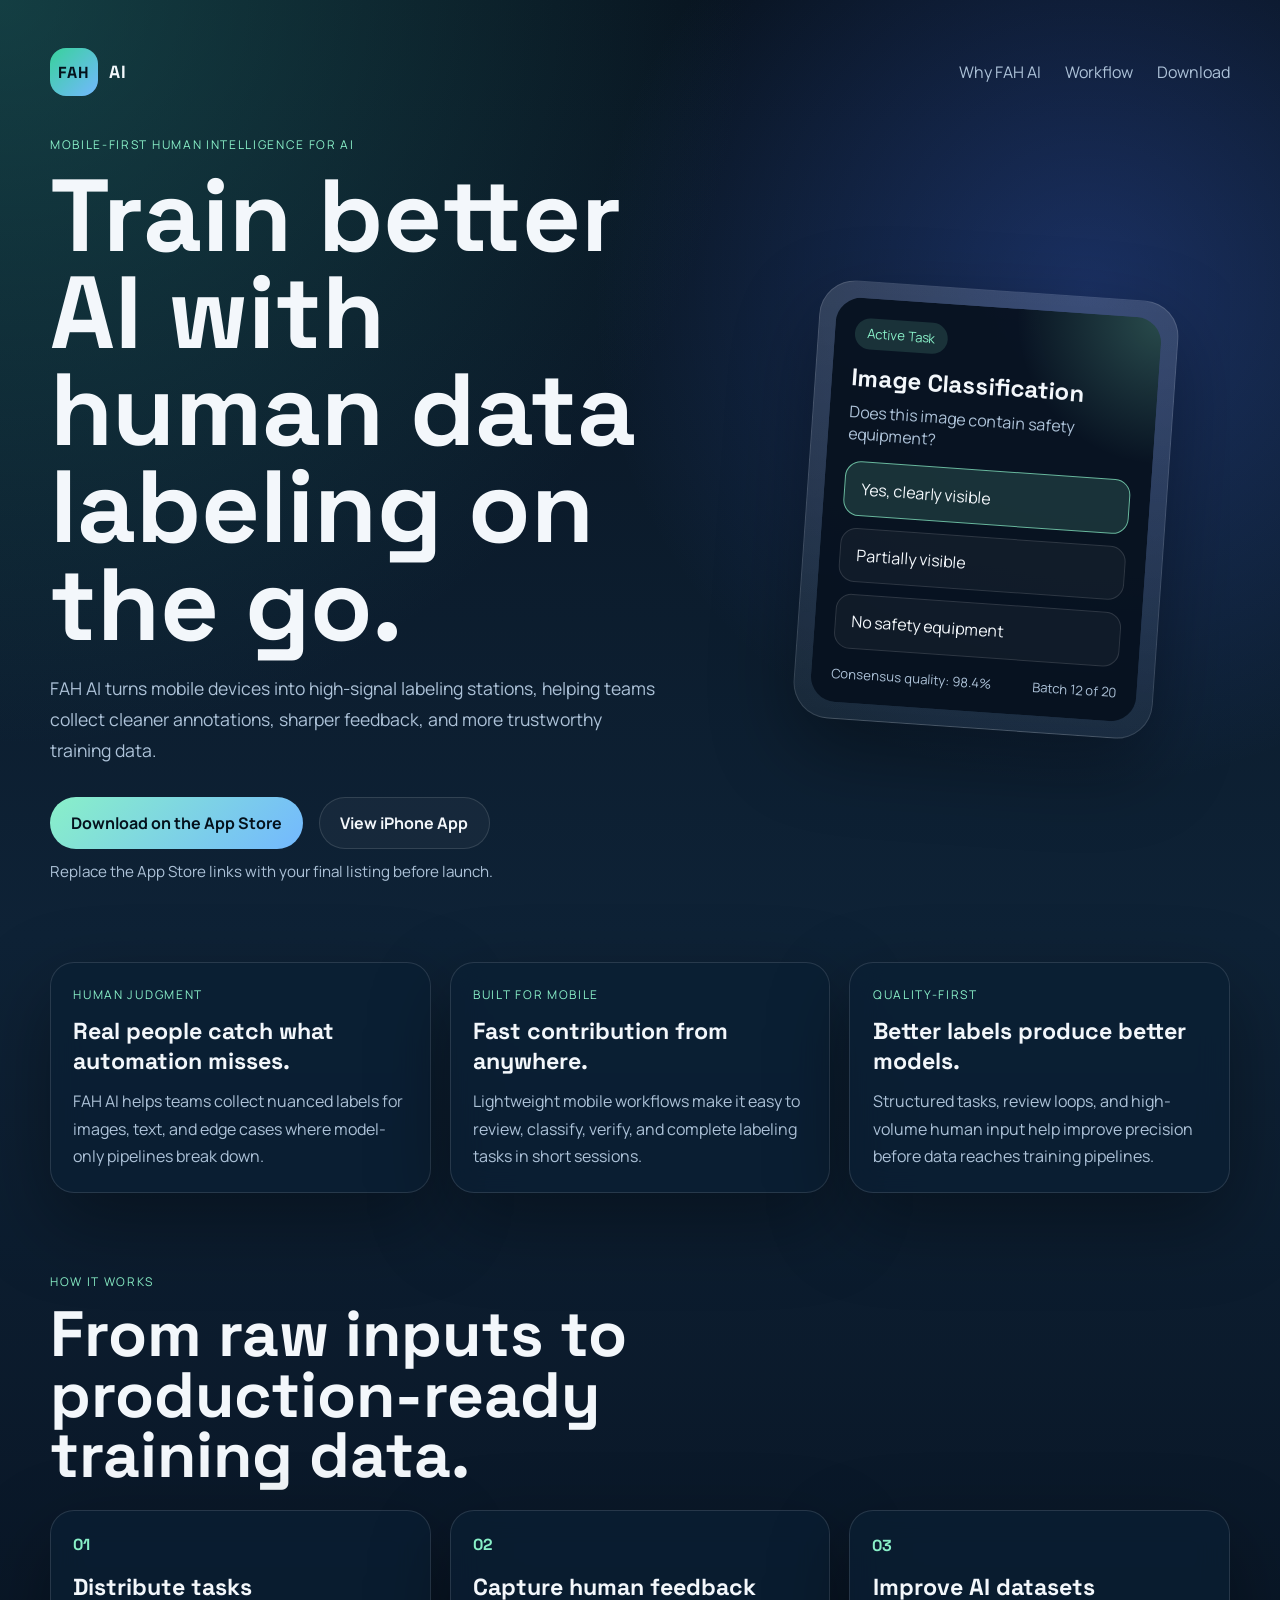
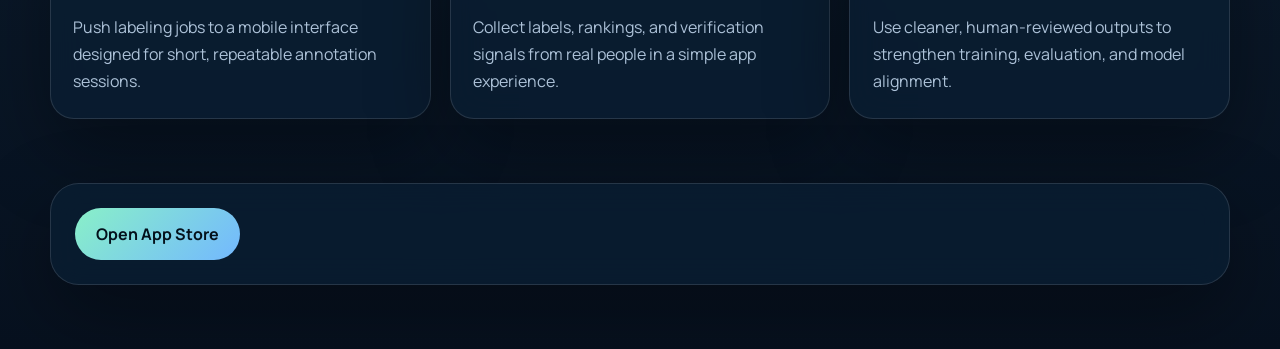
==== index.html @ 807da968 "init" ====
<!DOCTYPE html>
<html lang="en">
  <head>
    <meta charset="UTF-8" />
    <meta name="viewport" content="width=device-width, initial-scale=1.0" />
    <title>FAH AI | Human Data Labeling for AI</title>
    <meta
      name="description"
      content="FAH AI is a mobile app for fast, high-quality human data labeling that helps improve AI systems with real human judgment."
    />
    <link rel="preconnect" href="https://fonts.googleapis.com" />
    <link rel="preconnect" href="https://fonts.gstatic.com" crossorigin />
    <link
      href="https://fonts.googleapis.com/css2?family=Space+Grotesk:wght@400;500;700&family=Manrope:wght@400;500;700&display=swap"
      rel="stylesheet"
    />
    <link rel="stylesheet" href="styles.css" />
  </head>
  <body>
    <div class="page-shell">
      <header class="hero">
        <nav class="site-nav">
          <div class="brand">
            <span class="brand-mark">FAH</span>
            <span class="brand-text">AI</span>
          </div>
          <div class="nav-links">
            <a href="#why">Why FAH AI</a>
            <a href="#workflow">Workflow</a>
            <a href="#download">Download</a>
          </div>
        </nav>

        <section class="hero-content">
          <div class="hero-copy">
            <p class="eyebrow">Mobile-first human intelligence for AI</p>
            <h1>Train better AI with human data labeling on the go.</h1>
            <p class="hero-text">
              FAH AI turns mobile devices into high-signal labeling stations,
              helping teams collect cleaner annotations, sharper feedback, and
              more trustworthy training data.
            </p>
            <div class="cta-group" id="download">
              <a class="button button-primary" href="https://apps.apple.com/" target="_blank" rel="noreferrer">
                Download on the App Store
              </a>
              <a class="button button-secondary" href="https://apps.apple.com/" target="_blank" rel="noreferrer">
                View iPhone App
              </a>
            </div>
            <p class="hero-note">
              Replace the App Store links with your final listing before launch.
            </p>
          </div>

          <div class="hero-card">
            <div class="phone-frame">
              <div class="phone-screen">
                <div class="task-pill">Active Task</div>
                <h2>Image Classification</h2>
                <p class="task-text">
                  Does this image contain safety equipment?
                </p>
                <div class="label-stack">
                  <div class="label-option active">Yes, clearly visible</div>
                  <div class="label-option">Partially visible</div>
                  <div class="label-option">No safety equipment</div>
                </div>
                <div class="screen-footer">
                  <span>Consensus quality: 98.4%</span>
                  <span>Batch 12 of 20</span>
                </div>
              </div>
            </div>
          </div>
        </section>
      </header>

      <main>
        <section class="info-grid" id="why">
          <article class="info-card">
            <p class="card-kicker">Human judgment</p>
            <h3>Real people catch what automation misses.</h3>
            <p>
              FAH AI helps teams collect nuanced labels for images, text, and
              edge cases where model-only pipelines break down.
            </p>
          </article>
          <article class="info-card">
            <p class="card-kicker">Built for mobile</p>
            <h3>Fast contribution from anywhere.</h3>
            <p>
              Lightweight mobile workflows make it easy to review, classify,
              verify, and complete labeling tasks in short sessions.
            </p>
          </article>
          <article class="info-card">
            <p class="card-kicker">Quality-first</p>
            <h3>Better labels produce better models.</h3>
            <p>
              Structured tasks, review loops, and high-volume human input help
              improve precision before data reaches training pipelines.
            </p>
          </article>
        </section>

        <section class="workflow" id="workflow">
          <div class="section-heading">
            <p class="eyebrow">How it works</p>
            <h2>From raw inputs to production-ready training data.</h2>
          </div>
          <div class="workflow-steps">
            <article class="step-card">
              <span class="step-number">01</span>
              <h3>Distribute tasks</h3>
              <p>
                Push labeling jobs to a mobile interface designed for short,
                repeatable annotation sessions.
              </p>
            </article>
            <article class="step-card">
              <span class="step-number">02</span>
              <h3>Capture human feedback</h3>
              <p>
                Collect labels, rankings, and verification signals from real
                people in a simple app experience.
              </p>
            </article>
            <article class="step-card">
              <span class="step-number">03</span>
              <h3>Improve AI datasets</h3>
              <p>
                Use cleaner, human-reviewed outputs to strengthen training,
                evaluation, and model alignment.
              </p>
            </article>
          </div>
        </section>

        <section class="bottom-cta">
          <a class="button button-primary" href="https://apps.apple.com/" target="_blank" rel="noreferrer">
            Open App Store
          </a>
        </section>
      </main>
    </div>
  </body>
</html>
---- styles.css ----
:root {
  --bg: #07111f;
  --bg-soft: rgba(11, 31, 52, 0.72);
  --surface: rgba(255, 255, 255, 0.08);
  --surface-strong: rgba(255, 255, 255, 0.14);
  --text: #f3f7fb;
  --muted: #adc2d8;
  --accent: #89f0c8;
  --accent-strong: #38d29b;
  --line: rgba(255, 255, 255, 0.12);
  --shadow: 0 30px 80px rgba(0, 0, 0, 0.35);
}

* {
  box-sizing: border-box;
}

html {
  scroll-behavior: smooth;
}

body {
  margin: 0;
  min-height: 100vh;
  font-family: "Manrope", sans-serif;
  color: var(--text);
  background:
    radial-gradient(circle at top left, rgba(36, 122, 116, 0.42), transparent 32%),
    radial-gradient(circle at 85% 15%, rgba(70, 113, 255, 0.28), transparent 25%),
    linear-gradient(180deg, #08131f 0%, #0e2236 48%, #07111f 100%);
}

a {
  color: inherit;
  text-decoration: none;
}

.page-shell {
  width: min(1180px, calc(100% - 2rem));
  margin: 0 auto;
  padding: 1rem 0 4rem;
}

.hero {
  position: relative;
  overflow: hidden;
  padding: 1rem 0 3rem;
}

.site-nav {
  display: flex;
  align-items: center;
  justify-content: space-between;
  gap: 1rem;
  padding: 1rem 0 2.5rem;
}

.brand {
  display: inline-flex;
  align-items: center;
  gap: 0.7rem;
  font-family: "Space Grotesk", sans-serif;
  font-weight: 700;
  letter-spacing: 0.05em;
}

.brand-mark {
  display: inline-flex;
  align-items: center;
  justify-content: center;
  width: 3rem;
  height: 3rem;
  border-radius: 1rem;
  background: linear-gradient(135deg, var(--accent-strong), #73b8ff);
  color: #04111c;
}

.brand-text {
  font-size: 1.1rem;
}

.nav-links {
  display: flex;
  gap: 1.5rem;
  color: var(--muted);
}

.nav-links a:hover,
.nav-links a:focus-visible {
  color: var(--text);
}

.hero-content {
  display: grid;
  grid-template-columns: 1.15fr 0.85fr;
  gap: 2rem;
  align-items: center;
}

.eyebrow,
.card-kicker {
  margin: 0 0 0.85rem;
  text-transform: uppercase;
  letter-spacing: 0.14em;
  font-size: 0.75rem;
  color: var(--accent);
}

.hero-copy h1,
.section-heading h2,
.bottom-cta h2 {
  margin: 0;
  font-family: "Space Grotesk", sans-serif;
  line-height: 0.95;
}

.hero-copy h1 {
  font-size: clamp(3rem, 8vw, 6.5rem);
  max-width: 10ch;
}

.hero-text {
  max-width: 38rem;
  margin: 1.25rem 0 0;
  font-size: 1.1rem;
  line-height: 1.75;
  color: var(--muted);
}

.cta-group {
  display: flex;
  flex-wrap: wrap;
  gap: 1rem;
  margin: 2rem 0 0.75rem;
}

.button {
  display: inline-flex;
  align-items: center;
  justify-content: center;
  min-height: 3.25rem;
  padding: 0.85rem 1.3rem;
  border-radius: 999px;
  font-weight: 700;
  transition: transform 180ms ease, background 180ms ease, border-color 180ms ease;
}

.button:hover,
.button:focus-visible {
  transform: translateY(-1px);
}

.button-primary {
  background: linear-gradient(135deg, var(--accent), #73b8ff);
  color: #04111c;
}

.button-secondary {
  border: 1px solid var(--line);
  background: rgba(255, 255, 255, 0.04);
  color: var(--text);
}

.hero-note {
  margin: 0;
  color: var(--muted);
  font-size: 0.95rem;
}

.hero-card {
  display: flex;
  justify-content: center;
}

.phone-frame {
  width: min(100%, 360px);
  padding: 1rem;
  border: 1px solid rgba(255, 255, 255, 0.12);
  border-radius: 2.25rem;
  background: linear-gradient(180deg, rgba(255, 255, 255, 0.14), rgba(255, 255, 255, 0.05));
  box-shadow: var(--shadow);
  transform: rotate(4deg);
}

.phone-screen {
  padding: 1.25rem;
  border-radius: 1.6rem;
  background:
    radial-gradient(circle at top right, rgba(137, 240, 200, 0.25), transparent 28%),
    rgba(7, 17, 31, 0.95);
}

.task-pill {
  display: inline-block;
  margin-bottom: 0.85rem;
  padding: 0.4rem 0.75rem;
  border-radius: 999px;
  background: rgba(137, 240, 200, 0.14);
  color: var(--accent);
  font-size: 0.82rem;
}

.phone-screen h2 {
  margin: 0 0 0.5rem;
  font-family: "Space Grotesk", sans-serif;
}

.task-text {
  margin: 0 0 1rem;
  color: var(--muted);
}

.label-stack {
  display: grid;
  gap: 0.75rem;
}

.label-option {
  padding: 0.95rem 1rem;
  border: 1px solid var(--line);
  border-radius: 1rem;
  background: rgba(255, 255, 255, 0.04);
}

.label-option.active {
  border-color: rgba(137, 240, 200, 0.7);
  background: rgba(137, 240, 200, 0.14);
}

.screen-footer {
  display: flex;
  justify-content: space-between;
  gap: 1rem;
  margin-top: 1rem;
  color: var(--muted);
  font-size: 0.82rem;
}

.info-grid,
.workflow-steps {
  display: grid;
  gap: 1.2rem;
}

.info-grid {
  grid-template-columns: repeat(3, minmax(0, 1fr));
  margin-top: 2rem;
}

.info-card,
.step-card,
.bottom-cta {
  border: 1px solid var(--line);
  background: var(--bg-soft);
  backdrop-filter: blur(16px);
  box-shadow: var(--shadow);
}

.info-card,
.step-card {
  padding: 1.4rem;
  border-radius: 1.5rem;
}

.info-card h3,
.step-card h3 {
  margin: 0 0 0.75rem;
  font-family: "Space Grotesk", sans-serif;
  font-size: 1.45rem;
}

.info-card p:last-child,
.step-card p {
  margin: 0;
  color: var(--muted);
  line-height: 1.7;
}

.workflow {
  padding: 5rem 0 2rem;
}

.section-heading {
  max-width: 46rem;
  margin-bottom: 1.5rem;
}

.section-heading h2,
.bottom-cta h2 {
  font-size: clamp(2.2rem, 5vw, 4rem);
}

.workflow-steps {
  grid-template-columns: repeat(3, minmax(0, 1fr));
}

.step-number {
  display: inline-block;
  margin-bottom: 1rem;
  color: var(--accent);
  font-family: "Space Grotesk", sans-serif;
  font-weight: 700;
}

.bottom-cta {
  display: flex;
  align-items: center;
  justify-content: space-between;
  gap: 2rem;
  margin-top: 2rem;
  padding: 1.5rem;
  border-radius: 1.8rem;
}

@media (max-width: 900px) {
  .hero-content,
  .info-grid,
  .workflow-steps,
  .bottom-cta {
    grid-template-columns: 1fr;
  }

  .hero-content,
  .bottom-cta {
    display: grid;
  }

  .site-nav {
    flex-direction: column;
    align-items: flex-start;
  }

  .nav-links {
    flex-wrap: wrap;
  }

  .phone-frame {
    transform: none;
  }

  .screen-footer {
    flex-direction: column;
  }
}

@media (max-width: 640px) {
  .page-shell {
    width: min(100% - 1.25rem, 1180px);
  }

  .hero-copy h1 {
    max-width: none;
  }

  .cta-group {
    flex-direction: column;
  }

  .button {
    width: 100%;
  }

  .nav-links {
    gap: 1rem;
  }
}
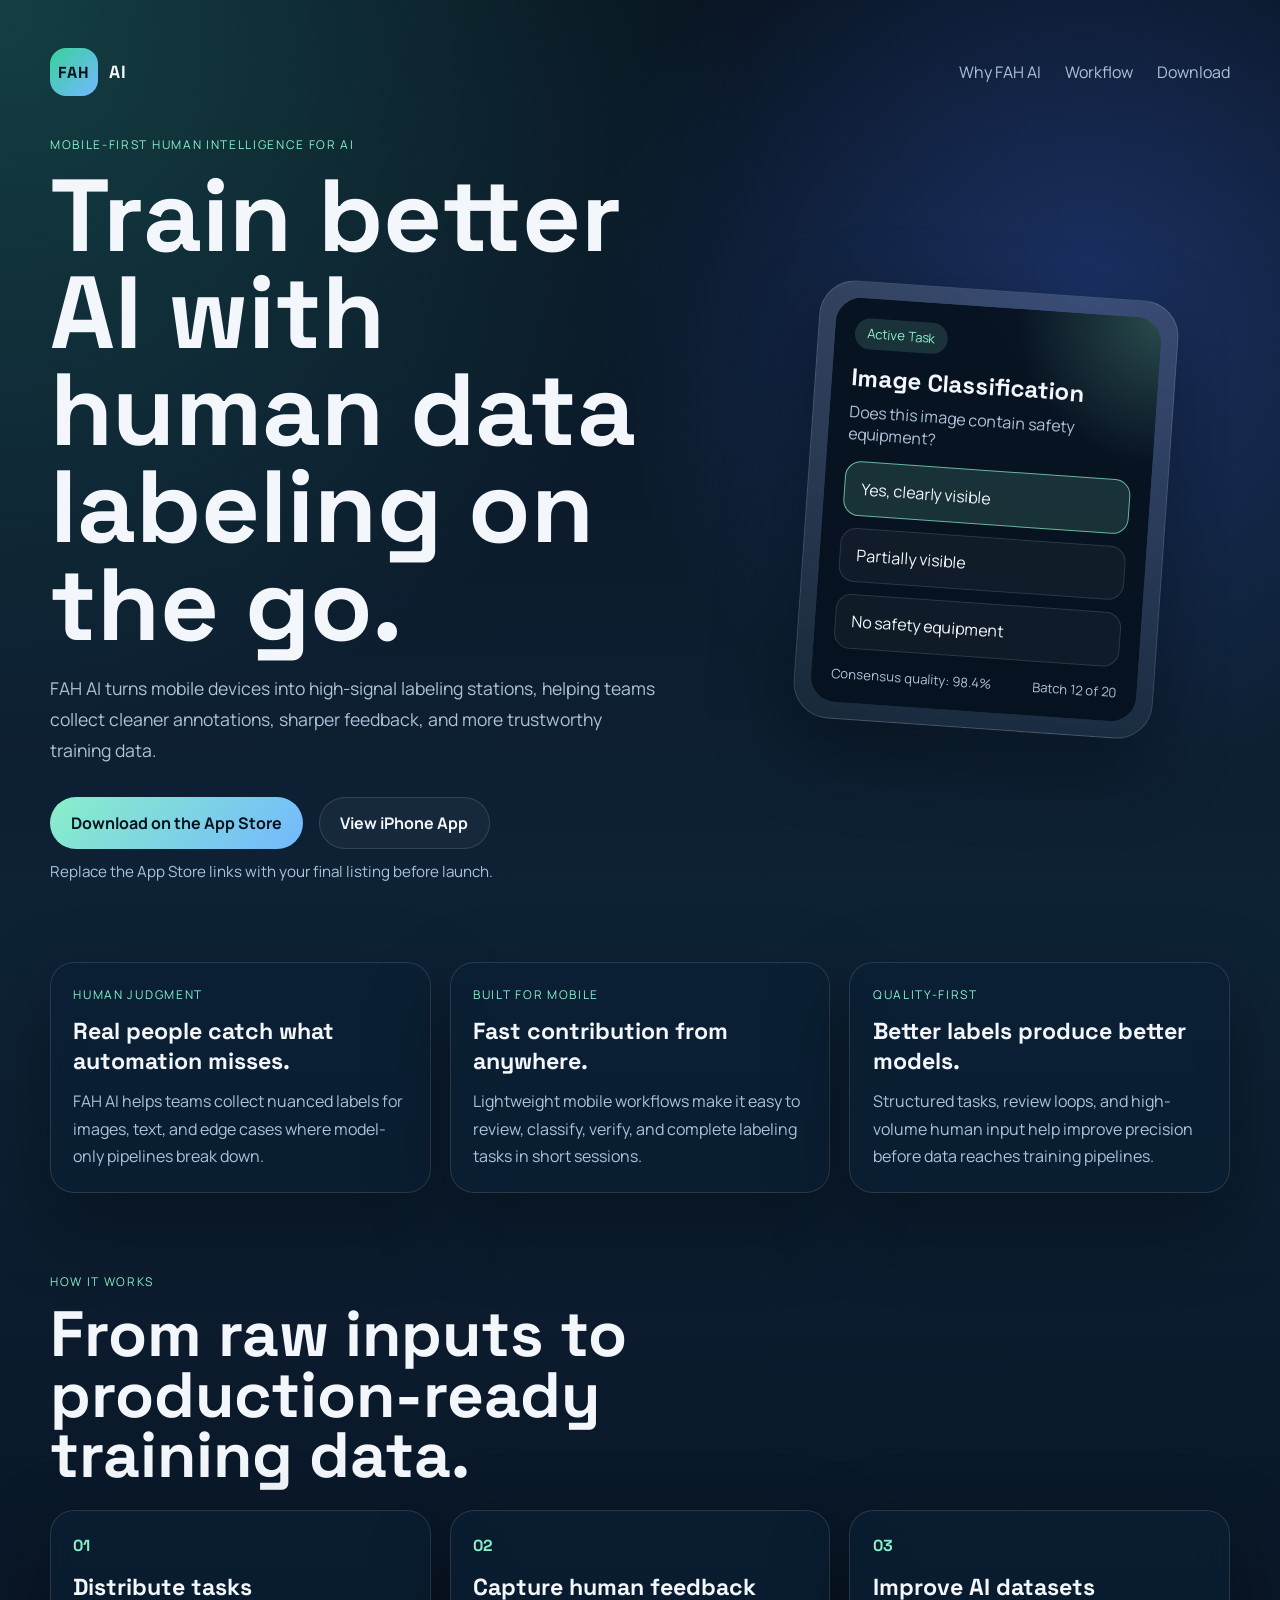
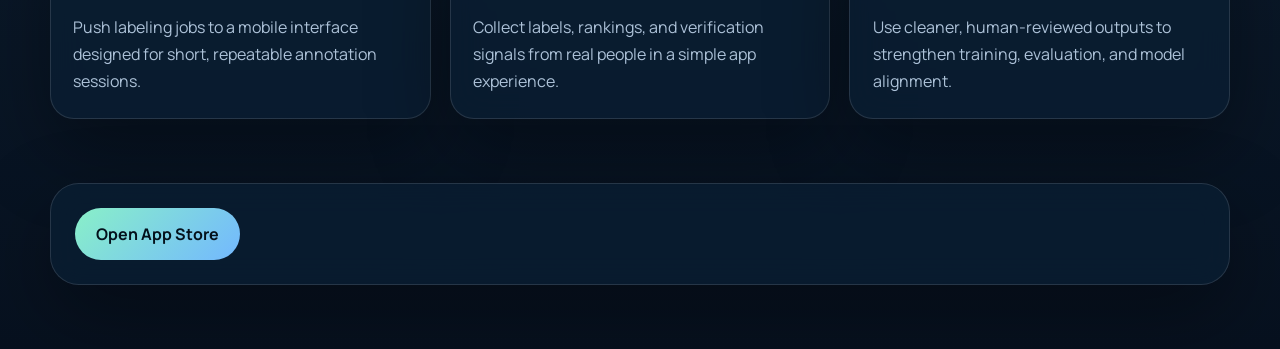
==== commit 6182af12: "add favicon" ====
--- a/index.html
+++ b/index.html
@@ -8,6 +8,7 @@
       name="description"
       content="FAH AI is a mobile app for fast, high-quality human data labeling that helps improve AI systems with real human judgment."
     />
+    <link rel="icon" type="image/svg+xml" href="favicon.svg" />
     <link rel="preconnect" href="https://fonts.googleapis.com" />
     <link rel="preconnect" href="https://fonts.gstatic.com" crossorigin />
     <link
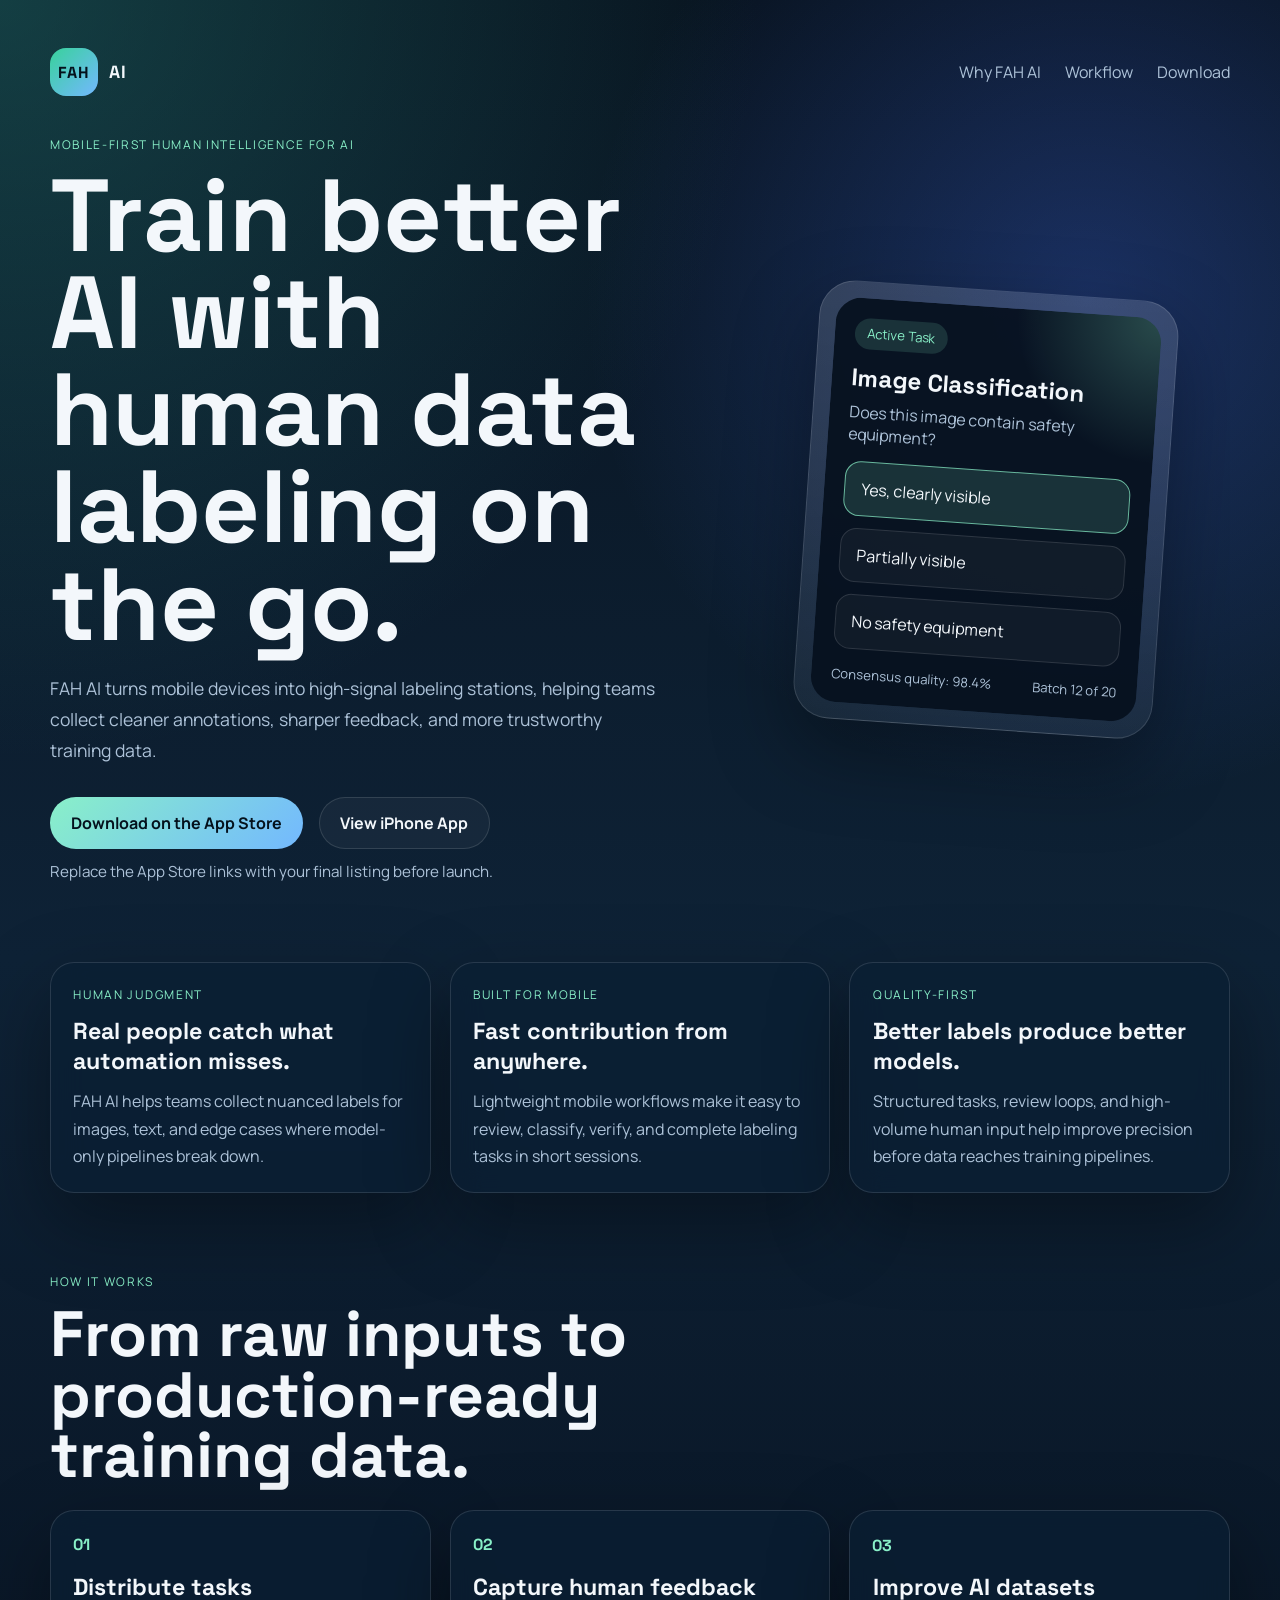
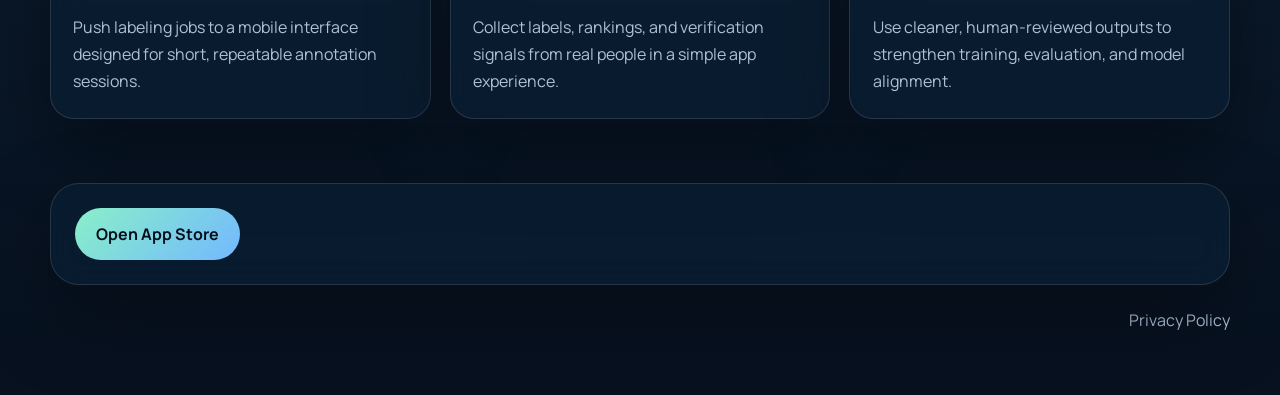
==== commit 6f0be753: "Add privacy policy page" ====
--- a/index.html
+++ b/index.html
@@ -144,6 +144,10 @@
           </a>
         </section>
       </main>
+
+      <footer class="site-footer">
+        <a href="/privacy-policy/">Privacy Policy</a>
+      </footer>
     </div>
   </body>
 </html>
--- a/styles.css
+++ b/styles.css
@@ -312,6 +312,59 @@
   border-radius: 1.8rem;
 }
 
+.site-footer {
+  display: flex;
+  justify-content: flex-end;
+  padding-top: 1.5rem;
+  color: var(--muted);
+}
+
+.site-footer a:hover,
+.site-footer a:focus-visible {
+  color: var(--text);
+}
+
+.policy-shell {
+  min-height: 100vh;
+}
+
+.policy-layout {
+  display: grid;
+  place-items: center;
+  min-height: calc(100vh - 7rem);
+  padding: 2rem 0 4rem;
+}
+
+.policy-card {
+  width: min(100%, 760px);
+  padding: clamp(1.5rem, 4vw, 3rem);
+  border: 1px solid var(--line);
+  border-radius: 2rem;
+  background: var(--bg-soft);
+  backdrop-filter: blur(16px);
+  box-shadow: var(--shadow);
+}
+
+.policy-card h1 {
+  margin: 0 0 1rem;
+  font-family: "Space Grotesk", sans-serif;
+  font-size: clamp(2.5rem, 7vw, 4.75rem);
+  line-height: 0.95;
+}
+
+.policy-card p {
+  margin: 0 0 1rem;
+  color: var(--muted);
+  font-size: 1.05rem;
+  line-height: 1.8;
+}
+
+.policy-updated {
+  margin-top: 1.75rem;
+  color: var(--text);
+  font-size: 0.95rem;
+}
+
 @media (max-width: 900px) {
   .hero-content,
   .info-grid,
@@ -363,4 +416,8 @@
   .nav-links {
     gap: 1rem;
   }
-}
+
+  .site-footer {
+    justify-content: flex-start;
+  }
+}
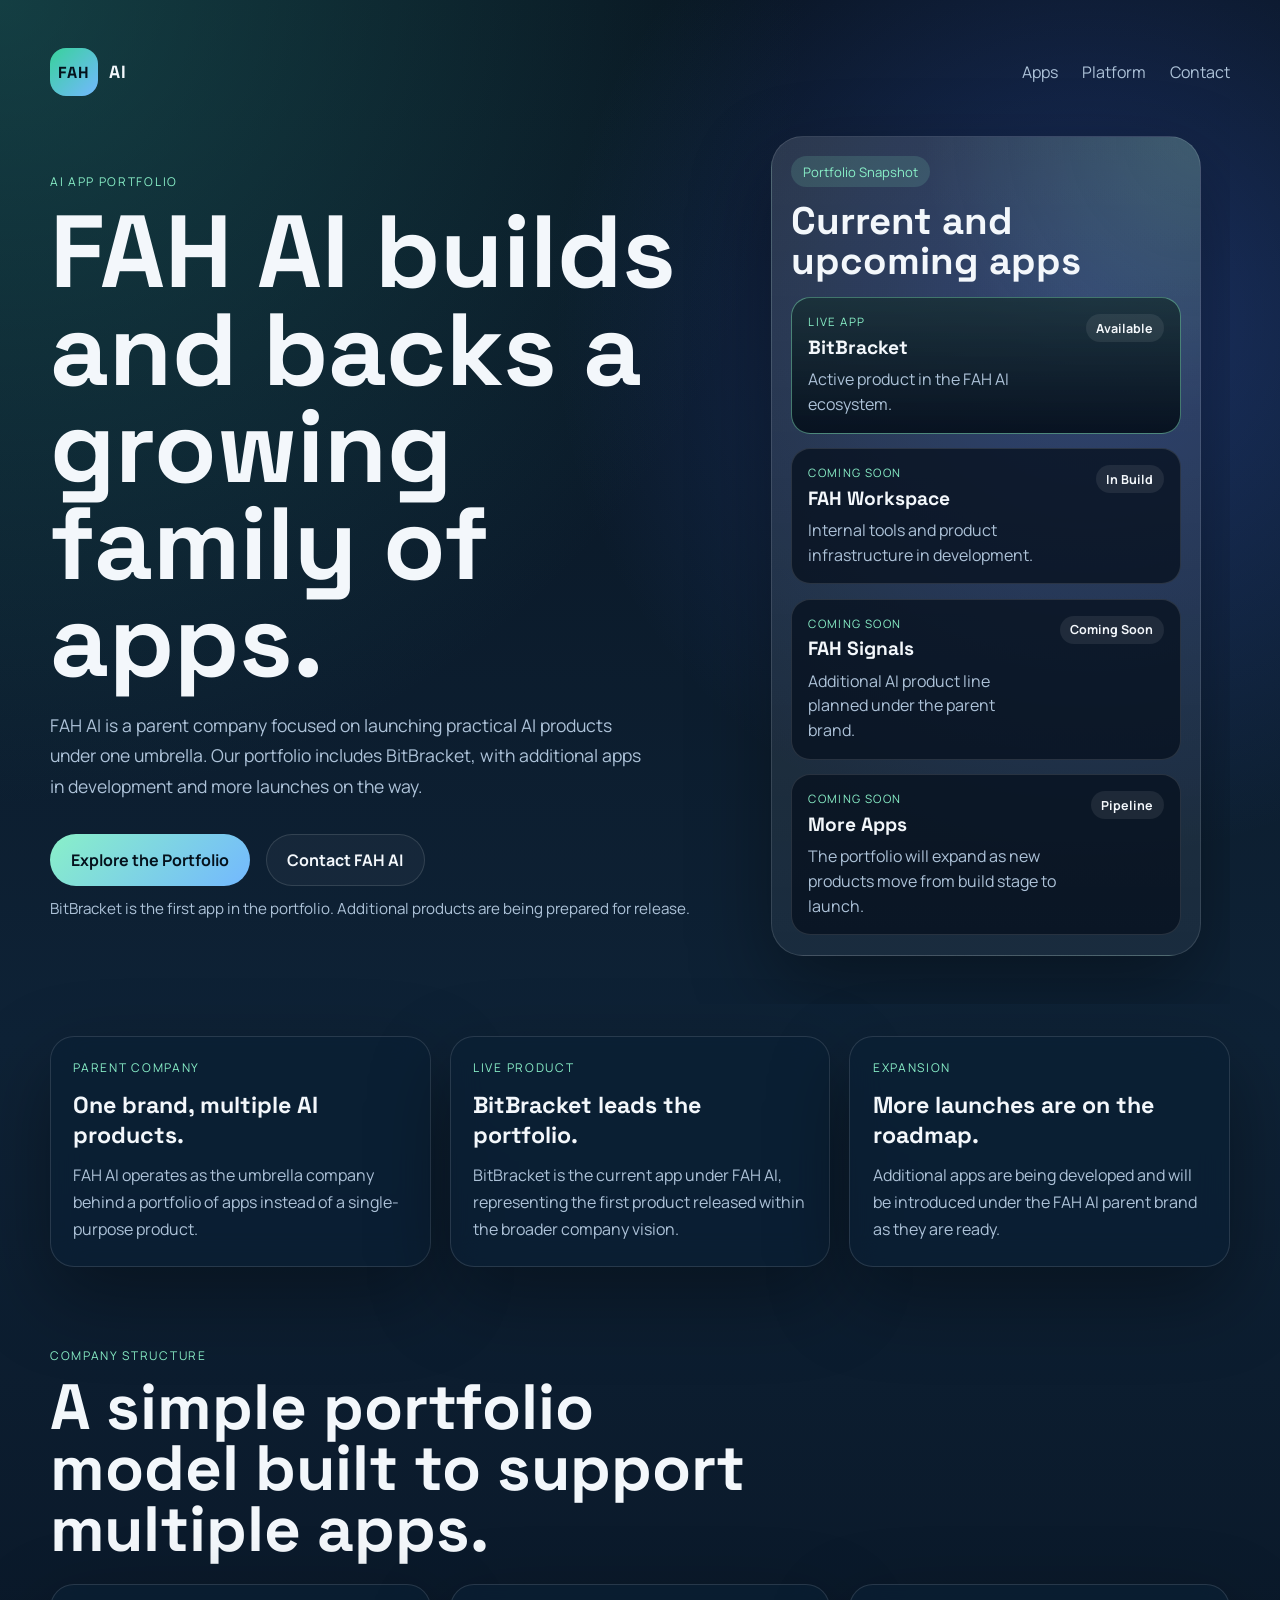
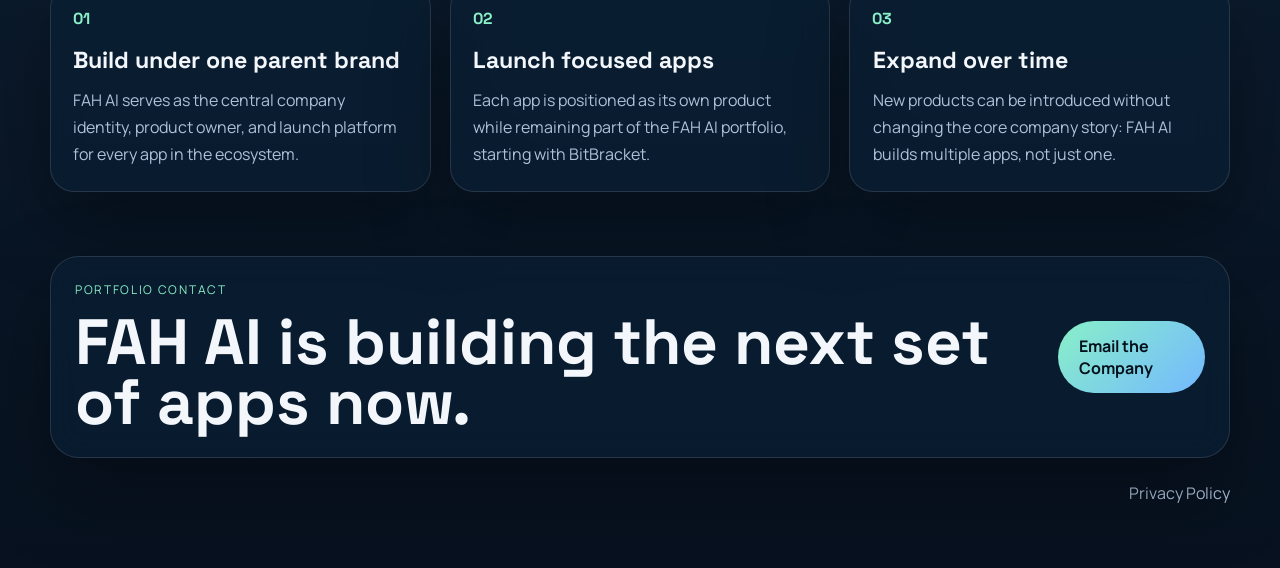
==== commit bbcaeccb: "fix names" ====
--- a/index.html
+++ b/index.html
@@ -3,10 +3,10 @@
   <head>
     <meta charset="UTF-8" />
     <meta name="viewport" content="width=device-width, initial-scale=1.0" />
-    <title>FAH AI | Human Data Labeling for AI</title>
+    <title>FAH AI | Parent Company for AI Apps</title>
     <meta
       name="description"
-      content="FAH AI is a mobile app for fast, high-quality human data labeling that helps improve AI systems with real human judgment."
+      content="FAH AI is a parent company building a portfolio of apps, including BitBracket and additional products coming soon."
     />
     <link rel="icon" type="image/svg+xml" href="favicon.svg" />
     <link rel="preconnect" href="https://fonts.googleapis.com" />
@@ -26,51 +26,83 @@
             <span class="brand-text">AI</span>
           </div>
           <div class="nav-links">
-            <a href="#why">Why FAH AI</a>
-            <a href="#workflow">Workflow</a>
-            <a href="#download">Download</a>
+            <a href="#apps">Apps</a>
+            <a href="#platform">Platform</a>
+            <a href="#contact">Contact</a>
           </div>
         </nav>
 
         <section class="hero-content">
           <div class="hero-copy">
-            <p class="eyebrow">Mobile-first human intelligence for AI</p>
-            <h1>Train better AI with human data labeling on the go.</h1>
+            <p class="eyebrow">AI App Portfolio</p>
+            <h1>FAH AI builds and backs a growing family of apps.</h1>
             <p class="hero-text">
-              FAH AI turns mobile devices into high-signal labeling stations,
-              helping teams collect cleaner annotations, sharper feedback, and
-              more trustworthy training data.
+              FAH AI is a parent company focused on launching practical AI
+              products under one umbrella. Our portfolio includes BitBracket,
+              with additional apps in development and more launches on the way.
             </p>
-            <div class="cta-group" id="download">
-              <a class="button button-primary" href="https://apps.apple.com/" target="_blank" rel="noreferrer">
-                Download on the App Store
+            <div class="cta-group" id="contact">
+              <a class="button button-primary" href="#apps">
+                Explore the Portfolio
               </a>
-              <a class="button button-secondary" href="https://apps.apple.com/" target="_blank" rel="noreferrer">
-                View iPhone App
+              <a class="button button-secondary" href="mailto:support@fah-ai.com">
+                Contact FAH AI
               </a>
             </div>
             <p class="hero-note">
-              Replace the App Store links with your final listing before launch.
+              BitBracket is the first app in the portfolio. Additional products
+              are being prepared for release.
             </p>
           </div>
 
           <div class="hero-card">
-            <div class="phone-frame">
-              <div class="phone-screen">
-                <div class="task-pill">Active Task</div>
-                <h2>Image Classification</h2>
-                <p class="task-text">
-                  Does this image contain safety equipment?
-                </p>
-                <div class="label-stack">
-                  <div class="label-option active">Yes, clearly visible</div>
-                  <div class="label-option">Partially visible</div>
-                  <div class="label-option">No safety equipment</div>
-                </div>
-                <div class="screen-footer">
-                  <span>Consensus quality: 98.4%</span>
-                  <span>Batch 12 of 20</span>
-                </div>
+            <div class="portfolio-panel">
+              <div class="portfolio-head">
+                <span class="task-pill">Portfolio Snapshot</span>
+                <h2>Current and upcoming apps</h2>
+              </div>
+              <div class="portfolio-list">
+                <article class="portfolio-item portfolio-item-live">
+                  <div>
+                    <p class="portfolio-label">Live App</p>
+                    <h3>BitBracket</h3>
+                    <p class="portfolio-copy">
+                      Active product in the FAH AI ecosystem.
+                    </p>
+                  </div>
+                  <span class="portfolio-status">Available</span>
+                </article>
+                <article class="portfolio-item">
+                  <div>
+                    <p class="portfolio-label">Coming Soon</p>
+                    <h3>FAH Workspace</h3>
+                    <p class="portfolio-copy">
+                      Internal tools and product infrastructure in development.
+                    </p>
+                  </div>
+                  <span class="portfolio-status">In Build</span>
+                </article>
+                <article class="portfolio-item">
+                  <div>
+                    <p class="portfolio-label">Coming Soon</p>
+                    <h3>FAH Signals</h3>
+                    <p class="portfolio-copy">
+                      Additional AI product line planned under the parent brand.
+                    </p>
+                  </div>
+                  <span class="portfolio-status">Coming Soon</span>
+                </article>
+                <article class="portfolio-item">
+                  <div>
+                    <p class="portfolio-label">Coming Soon</p>
+                    <h3>More Apps</h3>
+                    <p class="portfolio-copy">
+                      The portfolio will expand as new products move from build
+                      stage to launch.
+                    </p>
+                  </div>
+                  <span class="portfolio-status">Pipeline</span>
+                </article>
               </div>
             </div>
           </div>
@@ -78,69 +110,73 @@
       </header>
 
       <main>
-        <section class="info-grid" id="why">
+        <section class="info-grid" id="apps">
           <article class="info-card">
-            <p class="card-kicker">Human judgment</p>
-            <h3>Real people catch what automation misses.</h3>
+            <p class="card-kicker">Parent Company</p>
+            <h3>One brand, multiple AI products.</h3>
             <p>
-              FAH AI helps teams collect nuanced labels for images, text, and
-              edge cases where model-only pipelines break down.
+              FAH AI operates as the umbrella company behind a portfolio of
+              apps instead of a single-purpose product.
             </p>
           </article>
           <article class="info-card">
-            <p class="card-kicker">Built for mobile</p>
-            <h3>Fast contribution from anywhere.</h3>
+            <p class="card-kicker">Live Product</p>
+            <h3>BitBracket leads the portfolio.</h3>
             <p>
-              Lightweight mobile workflows make it easy to review, classify,
-              verify, and complete labeling tasks in short sessions.
+              BitBracket is the current app under FAH AI, representing the
+              first product released within the broader company vision.
             </p>
           </article>
           <article class="info-card">
-            <p class="card-kicker">Quality-first</p>
-            <h3>Better labels produce better models.</h3>
+            <p class="card-kicker">Expansion</p>
+            <h3>More launches are on the roadmap.</h3>
             <p>
-              Structured tasks, review loops, and high-volume human input help
-              improve precision before data reaches training pipelines.
+              Additional apps are being developed and will be introduced under
+              the FAH AI parent brand as they are ready.
             </p>
           </article>
         </section>
 
-        <section class="workflow" id="workflow">
+        <section class="workflow" id="platform">
           <div class="section-heading">
-            <p class="eyebrow">How it works</p>
-            <h2>From raw inputs to production-ready training data.</h2>
+            <p class="eyebrow">Company Structure</p>
+            <h2>A simple portfolio model built to support multiple apps.</h2>
           </div>
           <div class="workflow-steps">
             <article class="step-card">
               <span class="step-number">01</span>
-              <h3>Distribute tasks</h3>
+              <h3>Build under one parent brand</h3>
               <p>
-                Push labeling jobs to a mobile interface designed for short,
-                repeatable annotation sessions.
+                FAH AI serves as the central company identity, product owner,
+                and launch platform for every app in the ecosystem.
               </p>
             </article>
             <article class="step-card">
               <span class="step-number">02</span>
-              <h3>Capture human feedback</h3>
+              <h3>Launch focused apps</h3>
               <p>
-                Collect labels, rankings, and verification signals from real
-                people in a simple app experience.
+                Each app is positioned as its own product while remaining part
+                of the FAH AI portfolio, starting with BitBracket.
               </p>
             </article>
             <article class="step-card">
               <span class="step-number">03</span>
-              <h3>Improve AI datasets</h3>
+              <h3>Expand over time</h3>
               <p>
-                Use cleaner, human-reviewed outputs to strengthen training,
-                evaluation, and model alignment.
+                New products can be introduced without changing the core
+                company story: FAH AI builds multiple apps, not just one.
               </p>
             </article>
           </div>
         </section>
 
         <section class="bottom-cta">
-          <a class="button button-primary" href="https://apps.apple.com/" target="_blank" rel="noreferrer">
-            Open App Store
+          <div>
+            <p class="eyebrow">Portfolio Contact</p>
+            <h2>FAH AI is building the next set of apps now.</h2>
+          </div>
+          <a class="button button-primary" href="mailto:support@fah-ai.com">
+            Email the Company
           </a>
         </section>
       </main>
--- a/styles.css
+++ b/styles.css
@@ -172,6 +172,86 @@
   justify-content: center;
 }
 
+.portfolio-panel {
+  width: min(100%, 430px);
+  padding: 1.2rem;
+  border: 1px solid rgba(255, 255, 255, 0.12);
+  border-radius: 2rem;
+  background:
+    radial-gradient(circle at top right, rgba(137, 240, 200, 0.16), transparent 30%),
+    linear-gradient(180deg, rgba(255, 255, 255, 0.12), rgba(255, 255, 255, 0.05));
+  box-shadow: var(--shadow);
+}
+
+.portfolio-head {
+  margin-bottom: 1rem;
+}
+
+.portfolio-head h2 {
+  margin: 0;
+  font-family: "Space Grotesk", sans-serif;
+  font-size: clamp(1.8rem, 4vw, 2.4rem);
+  line-height: 1.05;
+}
+
+.portfolio-list {
+  display: grid;
+  gap: 0.9rem;
+}
+
+.portfolio-item {
+  display: flex;
+  align-items: flex-start;
+  justify-content: space-between;
+  gap: 1rem;
+  padding: 1rem;
+  border: 1px solid var(--line);
+  border-radius: 1.2rem;
+  background: rgba(7, 17, 31, 0.78);
+}
+
+.portfolio-item-live {
+  border-color: rgba(137, 240, 200, 0.45);
+  background:
+    linear-gradient(180deg, rgba(137, 240, 200, 0.12), rgba(7, 17, 31, 0.82)),
+    rgba(7, 17, 31, 0.82);
+}
+
+.portfolio-label,
+.portfolio-copy,
+.portfolio-item h3 {
+  margin: 0;
+}
+
+.portfolio-label {
+  margin-bottom: 0.35rem;
+  text-transform: uppercase;
+  letter-spacing: 0.12em;
+  font-size: 0.72rem;
+  color: var(--accent);
+}
+
+.portfolio-item h3 {
+  font-family: "Space Grotesk", sans-serif;
+  font-size: 1.2rem;
+}
+
+.portfolio-copy {
+  margin-top: 0.45rem;
+  color: var(--muted);
+  line-height: 1.55;
+}
+
+.portfolio-status {
+  flex-shrink: 0;
+  padding: 0.35rem 0.65rem;
+  border-radius: 999px;
+  background: rgba(255, 255, 255, 0.08);
+  color: var(--text);
+  font-size: 0.78rem;
+  font-weight: 700;
+}
+
 .phone-frame {
   width: min(100%, 360px);
   padding: 1rem;
@@ -359,8 +439,23 @@
   line-height: 1.8;
 }
 
+.policy-section {
+  margin-top: 2rem;
+}
+
+.policy-section h2 {
+  margin: 0 0 0.85rem;
+  font-family: "Space Grotesk", sans-serif;
+  font-size: clamp(1.2rem, 3vw, 1.7rem);
+  line-height: 1.15;
+}
+
+.policy-card strong {
+  color: var(--text);
+}
+
 .policy-updated {
-  margin-top: 1.75rem;
+  margin: 0 0 1.5rem;
   color: var(--text);
   font-size: 0.95rem;
 }
@@ -394,6 +489,10 @@
   .screen-footer {
     flex-direction: column;
   }
+
+  .portfolio-item {
+    flex-direction: column;
+  }
 }
 
 @media (max-width: 640px) {
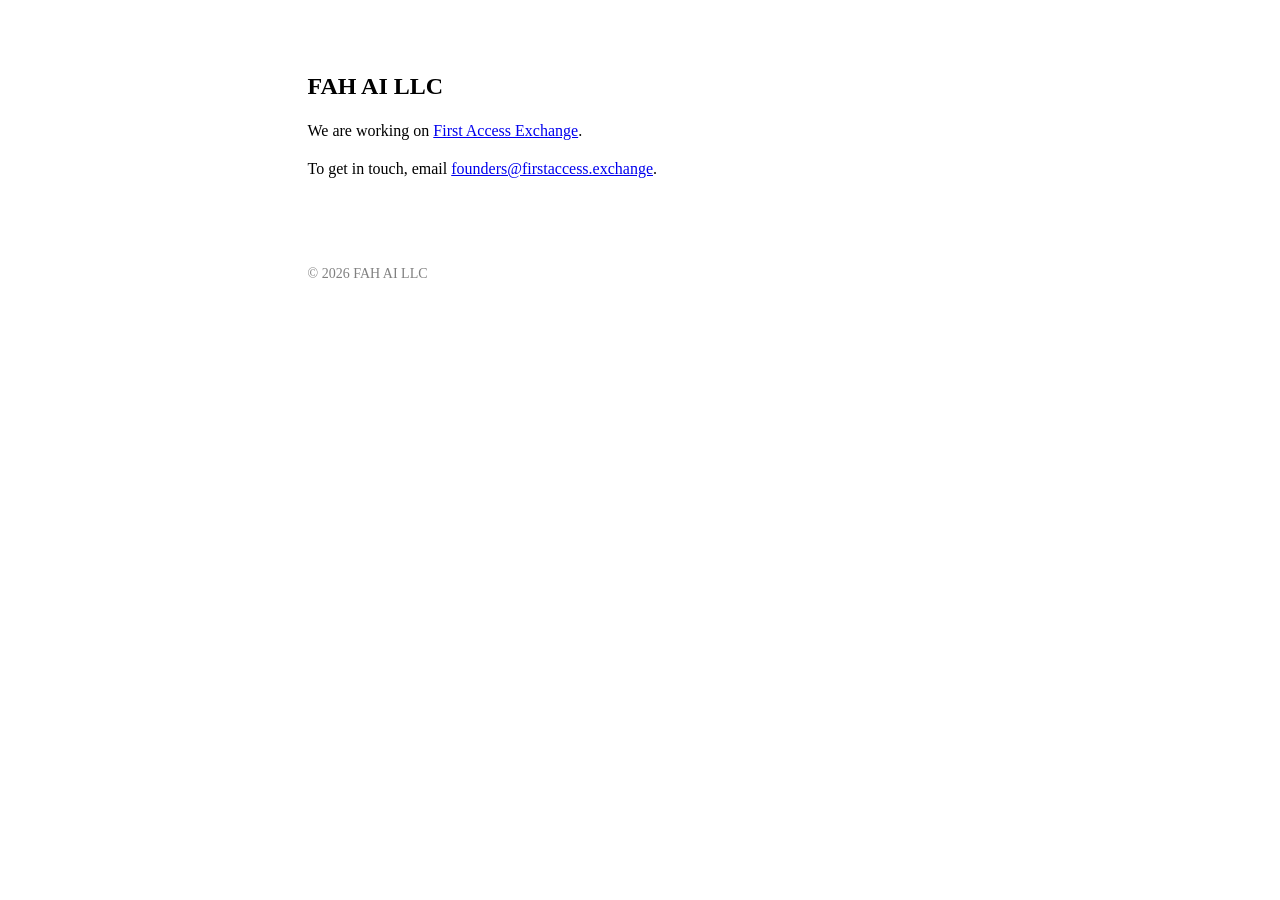
==== commit b4909823: "Replace homepage with FAH AI LLC holding page Co-Authored-By: Claude Opus 5.5 <noreply@anthropic.com" ====
--- a/index.html
+++ b/index.html
@@ -1,189 +1,48 @@
-<!DOCTYPE html>
+<!doctype html>
 <html lang="en">
-  <head>
-    <meta charset="UTF-8" />
-    <meta name="viewport" content="width=device-width, initial-scale=1.0" />
-    <title>FAH AI | Parent Company for AI Apps</title>
-    <meta
-      name="description"
-      content="FAH AI is a parent company building a portfolio of apps, including BitBracket and additional products coming soon."
-    />
-    <link rel="icon" type="image/svg+xml" href="favicon.svg" />
-    <link rel="preconnect" href="https://fonts.googleapis.com" />
-    <link rel="preconnect" href="https://fonts.gstatic.com" crossorigin />
-    <link
-      href="https://fonts.googleapis.com/css2?family=Space+Grotesk:wght@400;500;700&family=Manrope:wght@400;500;700&display=swap"
-      rel="stylesheet"
-    />
-    <link rel="stylesheet" href="styles.css" />
-  </head>
-  <body>
-    <div class="page-shell">
-      <header class="hero">
-        <nav class="site-nav">
-          <div class="brand">
-            <span class="brand-mark">FAH</span>
-            <span class="brand-text">AI</span>
-          </div>
-          <div class="nav-links">
-            <a href="#apps">Apps</a>
-            <a href="#platform">Platform</a>
-            <a href="#contact">Contact</a>
-          </div>
-        </nav>
+<head>
+<meta charset="utf-8">
+<meta name="viewport" content="width=device-width, initial-scale=1">
+<title>FAH AI LLC</title>
+<meta name="description" content="FAH AI LLC is building First Access Exchange.">
+<meta property="og:title" content="FAH AI LLC">
+<meta property="og:description" content="FAH AI LLC is building First Access Exchange.">
+<meta property="og:url" content="https://fah-ai.com/">
+<meta name="twitter:card" content="summary">
+<link rel="canonical" href="https://fah-ai.com/">
+<style>
+  :root { color-scheme: light dark; }
+  html { scrollbar-gutter: stable; }
+  body {
+    line-height: 1.4;
+    font-size: 16px;
+    padding: 0 10px;
+    margin: 50px auto;
+    max-width: 650px;
+  }
+  main { max-width: 42em; margin: 70px auto 15px; }
+  h2 { margin-bottom: 0.6em; }
+  footer {
+    margin: 60px auto 30px;
+    padding-top: 18px;
+    font-size: 14px;
+    color: GrayText;
+  }
+  footer p { margin: 0.4em 0; }
+  footer a { color: inherit; }
+</style>
+</head>
+<body>
+<main>
+  <h2><strong>FAH AI LLC</strong></h2>
 
-        <section class="hero-content">
-          <div class="hero-copy">
-            <p class="eyebrow">AI App Portfolio</p>
-            <h1>FAH AI builds and backs a growing family of apps.</h1>
-            <p class="hero-text">
-              FAH AI is a parent company focused on launching practical AI
-              products under one umbrella. Our portfolio includes BitBracket,
-              with additional apps in development and more launches on the way.
-            </p>
-            <div class="cta-group" id="contact">
-              <a class="button button-primary" href="#apps">
-                Explore the Portfolio
-              </a>
-              <a class="button button-secondary" href="mailto:support@fah-ai.com">
-                Contact FAH AI
-              </a>
-            </div>
-            <p class="hero-note">
-              BitBracket is the first app in the portfolio. Additional products
-              are being prepared for release.
-            </p>
-          </div>
+  <p>We are working on <a href="https://firstaccess.exchange/">First Access Exchange</a>.</p>
 
-          <div class="hero-card">
-            <div class="portfolio-panel">
-              <div class="portfolio-head">
-                <span class="task-pill">Portfolio Snapshot</span>
-                <h2>Current and upcoming apps</h2>
-              </div>
-              <div class="portfolio-list">
-                <article class="portfolio-item portfolio-item-live">
-                  <div>
-                    <p class="portfolio-label">Live App</p>
-                    <h3>BitBracket</h3>
-                    <p class="portfolio-copy">
-                      Active product in the FAH AI ecosystem.
-                    </p>
-                  </div>
-                  <span class="portfolio-status">Available</span>
-                </article>
-                <article class="portfolio-item">
-                  <div>
-                    <p class="portfolio-label">Coming Soon</p>
-                    <h3>FAH Workspace</h3>
-                    <p class="portfolio-copy">
-                      Internal tools and product infrastructure in development.
-                    </p>
-                  </div>
-                  <span class="portfolio-status">In Build</span>
-                </article>
-                <article class="portfolio-item">
-                  <div>
-                    <p class="portfolio-label">Coming Soon</p>
-                    <h3>FAH Signals</h3>
-                    <p class="portfolio-copy">
-                      Additional AI product line planned under the parent brand.
-                    </p>
-                  </div>
-                  <span class="portfolio-status">Coming Soon</span>
-                </article>
-                <article class="portfolio-item">
-                  <div>
-                    <p class="portfolio-label">Coming Soon</p>
-                    <h3>More Apps</h3>
-                    <p class="portfolio-copy">
-                      The portfolio will expand as new products move from build
-                      stage to launch.
-                    </p>
-                  </div>
-                  <span class="portfolio-status">Pipeline</span>
-                </article>
-              </div>
-            </div>
-          </div>
-        </section>
-      </header>
+  <p>To get in touch, email <a href="mailto:founders@firstaccess.exchange">founders@firstaccess.exchange</a>.</p>
+</main>
 
-      <main>
-        <section class="info-grid" id="apps">
-          <article class="info-card">
-            <p class="card-kicker">Parent Company</p>
-            <h3>One brand, multiple AI products.</h3>
-            <p>
-              FAH AI operates as the umbrella company behind a portfolio of
-              apps instead of a single-purpose product.
-            </p>
-          </article>
-          <article class="info-card">
-            <p class="card-kicker">Live Product</p>
-            <h3>BitBracket leads the portfolio.</h3>
-            <p>
-              BitBracket is the current app under FAH AI, representing the
-              first product released within the broader company vision.
-            </p>
-          </article>
-          <article class="info-card">
-            <p class="card-kicker">Expansion</p>
-            <h3>More launches are on the roadmap.</h3>
-            <p>
-              Additional apps are being developed and will be introduced under
-              the FAH AI parent brand as they are ready.
-            </p>
-          </article>
-        </section>
-
-        <section class="workflow" id="platform">
-          <div class="section-heading">
-            <p class="eyebrow">Company Structure</p>
-            <h2>A simple portfolio model built to support multiple apps.</h2>
-          </div>
-          <div class="workflow-steps">
-            <article class="step-card">
-              <span class="step-number">01</span>
-              <h3>Build under one parent brand</h3>
-              <p>
-                FAH AI serves as the central company identity, product owner,
-                and launch platform for every app in the ecosystem.
-              </p>
-            </article>
-            <article class="step-card">
-              <span class="step-number">02</span>
-              <h3>Launch focused apps</h3>
-              <p>
-                Each app is positioned as its own product while remaining part
-                of the FAH AI portfolio, starting with BitBracket.
-              </p>
-            </article>
-            <article class="step-card">
-              <span class="step-number">03</span>
-              <h3>Expand over time</h3>
-              <p>
-                New products can be introduced without changing the core
-                company story: FAH AI builds multiple apps, not just one.
-              </p>
-            </article>
-          </div>
-        </section>
-
-        <section class="bottom-cta">
-          <div>
-            <p class="eyebrow">Portfolio Contact</p>
-            <h2>FAH AI is building the next set of apps now.</h2>
-          </div>
-          <a class="button button-primary" href="mailto:support@fah-ai.com">
-            Email the Company
-          </a>
-        </section>
-      </main>
-
-      <footer class="site-footer">
-        <a href="/privacy-policy/">Privacy Policy</a>
-      </footer>
-    </div>
-  </body>
+<footer>
+  <p>© 2026 FAH AI LLC</p>
+</footer>
+</body>
 </html>
